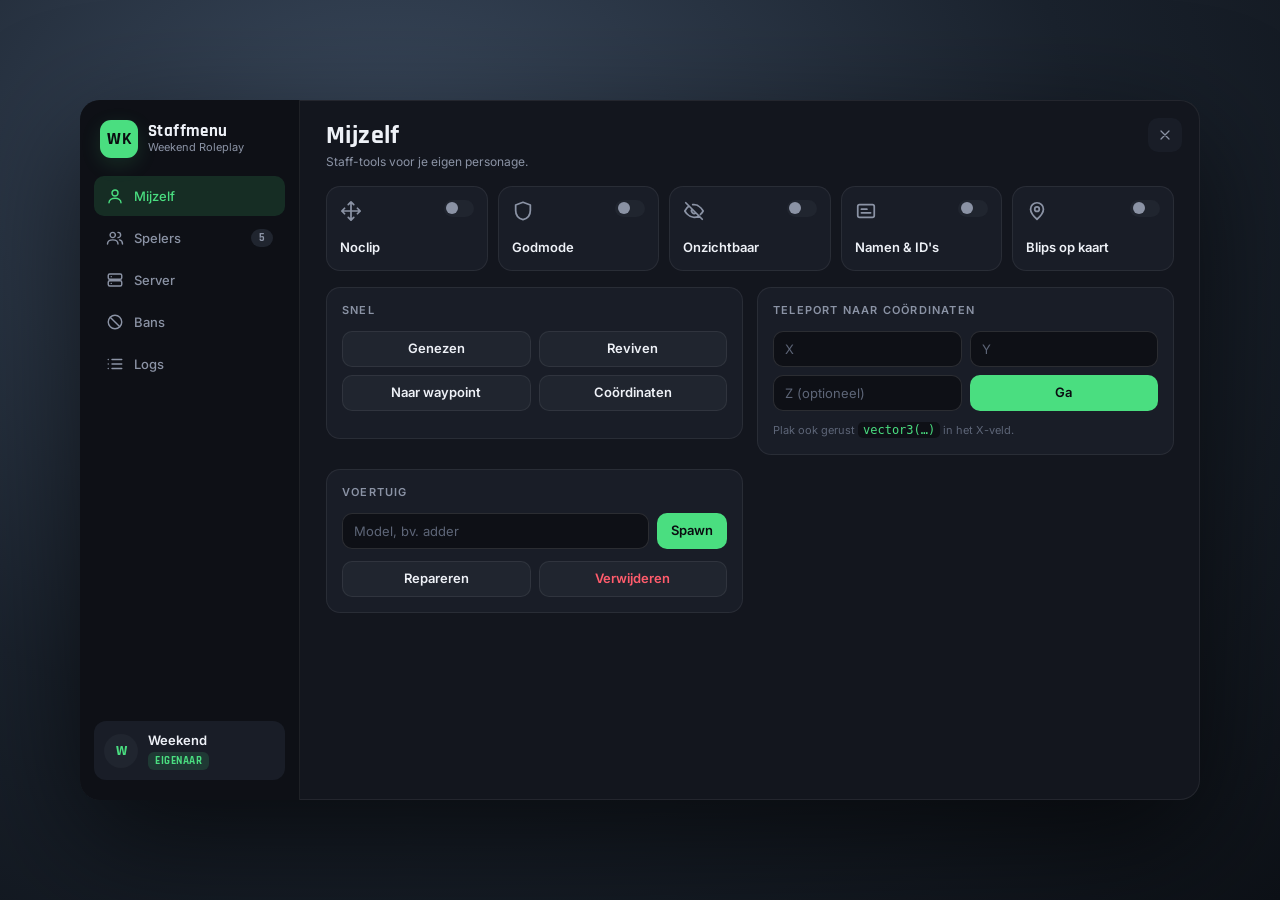
==== resources/[scripts]/[main]/[admin]/wk-admin/html/index.html @ 7148548c "Add wk-admin: txAdmin-style staff menu Player list with goto/bring/spectate/freeze/heal/revive/dm/wa" ====
<!DOCTYPE html>
<html lang="nl">
<head>
    <meta charset="UTF-8">
    <meta name="viewport" content="width=device-width, initial-scale=1.0">
    <title>WK Staff</title>
    <link rel="preconnect" href="https://fonts.googleapis.com">
    <link href="https://fonts.googleapis.com/css2?family=Rajdhani:wght@600;700&family=Inter:wght@400;500;600&display=swap" rel="stylesheet">
    <link rel="stylesheet" href="style.css">
</head>
<body>

<!-- ============ Overlays (voor iedereen) ============ -->
<div id="toasts" class="toasts"></div>

<div id="announce" class="announce hidden">
    <div class="announce-icon"><svg viewBox="0 0 24 24"><path d="M3 11v2a1 1 0 0 0 1 1h2l5 4V6L6 10H4a1 1 0 0 0-1 1zM15.5 8.5a5 5 0 0 1 0 7M18.5 5.5a9 9 0 0 1 0 13"/></svg></div>
    <div>
        <div class="announce-title">Aankondiging · <span id="announce-from"></span></div>
        <div class="announce-msg" id="announce-msg"></div>
    </div>
</div>

<div id="dm" class="dm hidden">
    <div class="dm-head"><svg viewBox="0 0 24 24"><path d="M4 5h16v11H8l-4 4z"/></svg>Bericht van staff · <b id="dm-from"></b></div>
    <div class="dm-msg" id="dm-msg"></div>
</div>

<div id="warn" class="warn hidden">
    <div class="warn-card">
        <div class="warn-icon"><svg viewBox="0 0 24 24"><path d="M12 3 2 20h20zM12 10v4M12 17v.5"/></svg></div>
        <h1>Je hebt een waarschuwing gekregen</h1>
        <p class="warn-reason" id="warn-reason"></p>
        <p class="warn-from">Door <b id="warn-from"></b></p>
        <button class="btn danger" id="warn-ack" disabled>Ik begrijp het (<span id="warn-count">5</span>)</button>
    </div>
</div>

<div id="spectate-bar" class="pill-bar hidden">
    <span class="dot live"></span>Je bekijkt <b id="spec-name"></b>
    <span class="kbd">Backspace</span> stoppen
</div>

<div id="noclip-bar" class="pill-bar noclip hidden">
    <span class="dot"></span>Noclip · snelheid <b id="nc-speed">1</b>
    <span class="kbd">W A S D</span><span class="kbd">Q/E</span> omlaag/omhoog
    <span class="kbd">Shift</span> snel <span class="kbd">Scroll</span> snelheid
</div>

<!-- ============ Staffmenu ============ -->
<div id="menu" class="menu hidden">
    <aside class="side">
        <div class="brand">
            <div class="logo">WK</div>
            <div>
                <div class="brand-name">Staffmenu</div>
                <div class="brand-sub" id="server-name">Weekend Roleplay</div>
            </div>
        </div>

        <nav class="nav">
            <button class="nav-btn active" data-tab="self">
                <svg viewBox="0 0 24 24"><circle cx="12" cy="8" r="4"/><path d="M4 21c0-4 4-6 8-6s8 2 8 6"/></svg>Mijzelf
            </button>
            <button class="nav-btn" data-tab="players" data-perm="players">
                <svg viewBox="0 0 24 24"><circle cx="9" cy="8" r="3.5"/><path d="M2 20c0-3.5 3-5.5 7-5.5s7 2 7 5.5M16 4.5a3.5 3.5 0 0 1 0 7M18 14.5c2.4.5 4 2.3 4 5.5"/></svg>Spelers
                <span class="nav-count" id="player-count">0</span>
            </button>
            <button class="nav-btn" data-tab="server" data-perm="announce">
                <svg viewBox="0 0 24 24"><rect x="3" y="4" width="18" height="7" rx="2"/><rect x="3" y="13" width="18" height="7" rx="2"/><path d="M7 7.5h.01M7 16.5h.01"/></svg>Server
            </button>
            <button class="nav-btn" data-tab="bans" data-perm="bans">
                <svg viewBox="0 0 24 24"><circle cx="12" cy="12" r="9"/><path d="M5.6 5.6l12.8 12.8"/></svg>Bans
            </button>
            <button class="nav-btn" data-tab="logs" data-perm="logs">
                <svg viewBox="0 0 24 24"><path d="M8 6h13M8 12h13M8 18h13M3 6h.01M3 12h.01M3 18h.01"/></svg>Logs
            </button>
        </nav>

        <div class="me">
            <div class="avatar" id="me-avatar">?</div>
            <div>
                <div class="me-name" id="me-name">Staff</div>
                <div class="rank" id="me-rank">Moderator</div>
            </div>
        </div>
    </aside>

    <main class="main">
        <button class="close-btn" id="close-menu" aria-label="Sluiten"><svg viewBox="0 0 24 24"><path d="M6 6l12 12M18 6 6 18"/></svg></button>

        <!-- Mijzelf -->
        <section class="tab active" data-tab="self">
            <header class="tab-head"><div><h1>Mijzelf</h1><p>Staff-tools voor je eigen personage.</p></div></header>

            <div class="grid toggles">
                <button class="toggle-card" data-toggle="noclip" data-perm="noclip">
                    <svg viewBox="0 0 24 24"><path d="M12 2v20M2 12h20M12 2l-3 3M12 2l3 3M12 22l-3-3M12 22l3-3M2 12l3-3M2 12l3 3M22 12l-3-3M22 12l-3 3"/></svg>
                    <span>Noclip</span><i class="switch"></i>
                </button>
                <button class="toggle-card" data-toggle="godmode" data-perm="godmode">
                    <svg viewBox="0 0 24 24"><path d="M12 2.5 4 5.5v6c0 5 3.4 8.8 8 10 4.6-1.2 8-5 8-10v-6z"/></svg>
                    <span>Godmode</span><i class="switch"></i>
                </button>
                <button class="toggle-card" data-toggle="invisible" data-perm="invisible">
                    <svg viewBox="0 0 24 24"><path d="M3 3l18 18M10.6 5.1A10 10 0 0 1 12 5c6 0 10 7 10 7a17 17 0 0 1-3 3.8M6.6 6.6C3.9 8.4 2 12 2 12s4 7 10 7a9.6 9.6 0 0 0 5.4-1.6M9.9 9.9a3 3 0 0 0 4.2 4.2"/></svg>
                    <span>Onzichtbaar</span><i class="switch"></i>
                </button>
                <button class="toggle-card" data-toggle="names" data-perm="names">
                    <svg viewBox="0 0 24 24"><rect x="3" y="5" width="18" height="14" rx="2"/><path d="M7 10h6M7 14h10"/></svg>
                    <span>Namen & ID's</span><i class="switch"></i>
                </button>
                <button class="toggle-card" data-toggle="blips" data-perm="blips">
                    <svg viewBox="0 0 24 24"><path d="M12 21s-7-6.2-7-11a7 7 0 0 1 14 0c0 4.8-7 11-7 11z"/><circle cx="12" cy="10" r="2.5"/></svg>
                    <span>Blips op kaart</span><i class="switch"></i>
                </button>
            </div>

            <div class="cols">
                <div class="card">
                    <h2>Snel</h2>
                    <div class="btn-grid">
                        <button class="btn soft" data-act="healSelf" data-perm="healSelf">Genezen</button>
                        <button class="btn soft" data-act="reviveSelf" data-perm="reviveSelf">Reviven</button>
                        <button class="btn soft" data-act="tpWaypoint" data-perm="tpWaypoint">Naar waypoint</button>
                        <button class="btn soft" data-act="copyCoords" data-perm="copyCoords">Coördinaten</button>
                    </div>
                    <div class="coords-out hidden" id="coords-out"></div>
                </div>

                <div class="card" data-perm="tpCoords">
                    <h2>Teleport naar coördinaten</h2>
                    <form class="tp-grid" id="tp-form">
                        <input name="x" placeholder="X" inputmode="decimal">
                        <input name="y" placeholder="Y" inputmode="decimal">
                        <input name="z" placeholder="Z (optioneel)" inputmode="decimal">
                        <button class="btn" type="submit">Ga</button>
                    </form>
                    <p class="hint">Plak ook gerust <code>vector3(…)</code> in het X-veld.</p>
                </div>

                <div class="card">
                    <h2>Voertuig</h2>
                    <form class="row" id="veh-form" data-perm="spawnVehicle">
                        <input name="model" placeholder="Model, bv. adder" autocomplete="off">
                        <button class="btn" type="submit">Spawn</button>
                    </form>
                    <div class="btn-grid two">
                        <button class="btn soft" data-act="fixVehicle" data-perm="fixVehicle">Repareren</button>
                        <button class="btn soft danger-soft" data-act="deleteVehicle" data-perm="deleteVehicle">Verwijderen</button>
                    </div>
                </div>
            </div>
        </section>

        <!-- Spelers -->
        <section class="tab" data-tab="players">
            <header class="tab-head">
                <div><h1>Spelers</h1><p><span id="players-online">0</span> online</p></div>
                <div class="search"><svg viewBox="0 0 24 24"><circle cx="11" cy="11" r="7"/><path d="m20 20-3.5-3.5"/></svg><input id="player-search" placeholder="Zoek op naam of ID"></div>
            </header>

            <div class="players">
                <div class="player-list" id="player-list"></div>

                <div class="player-detail" id="player-detail">
                    <div class="empty">
                        <svg viewBox="0 0 24 24"><circle cx="12" cy="8" r="4"/><path d="M4 21c0-4 4-6 8-6s8 2 8 6"/></svg>
                        Kies een speler
                    </div>
                </div>
            </div>
        </section>

        <!-- Server -->
        <section class="tab" data-tab="server">
            <header class="tab-head"><div><h1>Server</h1><p>Acties voor de hele server.</p></div></header>
            <div class="cols">
                <div class="card wide" data-perm="announce">
                    <h2>Aankondiging</h2>
                    <form id="announce-form" class="stack">
                        <textarea name="message" rows="3" maxlength="500" placeholder="Bericht aan alle spelers…"></textarea>
                        <button class="btn" type="submit">Versturen naar iedereen</button>
                    </form>
                </div>
                <div class="card">
                    <h2>Iedereen</h2>
                    <div class="btn-grid one">
                        <button class="btn soft" data-act="healAll" data-perm="healAll" data-confirm="Iedereen genezen?">Iedereen genezen</button>
                        <button class="btn soft" data-act="reviveAll" data-perm="reviveAll" data-confirm="Iedereen reviven?">Iedereen reviven</button>
                        <button class="btn soft danger-soft" data-act="clearArea" data-perm="clearArea" data-confirm="Alle lege voertuigen en NPC's rondom jou verwijderen?">Gebied opruimen</button>
                    </div>
                </div>
            </div>
        </section>

        <!-- Bans -->
        <section class="tab" data-tab="bans">
            <header class="tab-head">
                <div><h1>Bans</h1><p><span id="bans-count">0</span> actief</p></div>
                <div class="search"><svg viewBox="0 0 24 24"><circle cx="11" cy="11" r="7"/><path d="m20 20-3.5-3.5"/></svg><input id="ban-search" placeholder="Zoek op naam, ID of reden"></div>
            </header>
            <div class="table" id="ban-list"></div>
        </section>

        <!-- Logs -->
        <section class="tab" data-tab="logs">
            <header class="tab-head">
                <div><h1>Logs</h1><p>Laatste staff-acties sinds herstart.</p></div>
                <button class="btn soft" id="refresh-logs">Vernieuwen</button>
            </header>
            <div class="logs" id="log-list"></div>
        </section>
    </main>
</div>

<!-- Modal -->
<div id="modal" class="modal hidden">
    <form class="modal-card" id="modal-form">
        <h2 id="modal-title"></h2>
        <p id="modal-text"></p>
        <div id="modal-fields" class="stack"></div>
        <div class="modal-actions">
            <button type="button" class="btn ghost" id="modal-cancel">Annuleren</button>
            <button type="submit" class="btn" id="modal-ok">Bevestigen</button>
        </div>
    </form>
</div>

<script src="script.js"></script>
</body>
</html>
---- resources/[scripts]/[main]/[admin]/wk-admin/html/style.css ----
/* ============================================================
   wk-admin  |  stijl
   ============================================================ */

:root {
    --accent: #4ade80;
    --accent-soft: rgba(74, 222, 128, .14);
    --accent-line: rgba(74, 222, 128, .4);

    --bg: #0e1016;
    --panel: #13161e;
    --panel-2: #191d27;
    --panel-3: #20252f;
    --stroke: rgba(255, 255, 255, .07);
    --stroke-2: rgba(255, 255, 255, .12);
    --text: #eef1f7;
    --text-dim: #8b93a5;
    --text-mute: #5d6577;

    --danger: #ff5c6c;
    --danger-soft: rgba(255, 92, 108, .14);
    --warn: #ffb547;
    --warn-soft: rgba(255, 181, 71, .14);
    --info: #4dabff;

    --radius: 14px;
    --font: 'Inter', 'Segoe UI', system-ui, sans-serif;
    --font-num: 'Rajdhani', 'Segoe UI', system-ui, sans-serif;
    --ease: cubic-bezier(.2, .8, .2, 1);
}

* { box-sizing: border-box; margin: 0; padding: 0; }

html, body {
    width: 100vw;
    height: 100vh;
    overflow: hidden;
    background: transparent;
    font: 400 13px/1.45 var(--font);
    color: var(--text);
    -webkit-font-smoothing: antialiased;
}

svg { display: block; fill: none; stroke: currentColor; stroke-width: 1.9; stroke-linecap: round; stroke-linejoin: round; }
button { font: inherit; color: inherit; border: 0; background: none; cursor: pointer; }
input, textarea, select { font: inherit; color: inherit; }

.hidden { opacity: 0 !important; visibility: hidden !important; pointer-events: none !important; }
.off { display: none !important; }

::-webkit-scrollbar { width: 6px; height: 6px; }
::-webkit-scrollbar-thumb { background: var(--stroke-2); border-radius: 3px; }

/* ------------------------------------------------------------
   Knoppen & velden
   ------------------------------------------------------------ */
.btn {
    display: inline-flex;
    align-items: center;
    justify-content: center;
    gap: 6px;
    height: 36px;
    padding: 0 14px;
    border-radius: 10px;
    background: var(--accent);
    color: #0a0c10;
    font-weight: 600;
    white-space: nowrap;
    transition: filter .15s, background .15s, transform .1s;
}
.btn:hover { filter: brightness(1.08); }
.btn:active { transform: translateY(1px); }
.btn:disabled { opacity: .45; cursor: not-allowed; filter: none; }
.btn.soft { background: var(--panel-3); color: var(--text); box-shadow: inset 0 0 0 1px var(--stroke); }
.btn.soft:hover { background: #262c38; }
.btn.ghost { background: transparent; color: var(--text-dim); }
.btn.ghost:hover { color: var(--text); background: var(--panel-3); }
.btn.danger { background: var(--danger); color: #fff; }
.btn.danger-soft { color: var(--danger); }
.btn.danger-soft:hover { background: var(--danger-soft); }
.btn.warn-soft { color: var(--warn); }
.btn.warn-soft:hover { background: var(--warn-soft); }
.btn.sm { height: 30px; padding: 0 10px; font-size: 12px; border-radius: 8px; }

input, textarea, select {
    width: 100%;
    min-width: 0;
    height: 36px;
    padding: 0 12px;
    border: 0;
    border-radius: 10px;
    background: var(--bg);
    box-shadow: inset 0 0 0 1px var(--stroke-2);
    outline: none;
    transition: box-shadow .15s;
}
textarea { height: auto; padding: 10px 12px; resize: none; }
input:focus, textarea:focus, select:focus { box-shadow: inset 0 0 0 1px var(--accent-line), 0 0 0 3px var(--accent-soft); }
input::placeholder, textarea::placeholder { color: var(--text-mute); }
select { appearance: none; cursor: pointer; }

code {
    padding: 1px 5px;
    border-radius: 5px;
    background: var(--bg);
    font: 12px ui-monospace, Consolas, monospace;
    color: var(--accent);
}

/* ------------------------------------------------------------
   Menu-venster
   ------------------------------------------------------------ */
.menu {
    position: fixed;
    top: 50%;
    left: 50%;
    width: min(1120px, 92vw);
    height: min(700px, 88vh);
    transform: translate(-50%, -50%);
    display: grid;
    grid-template-columns: 220px 1fr;
    border-radius: 20px;
    background: var(--panel);
    box-shadow: 0 40px 120px rgba(0, 0, 0, .65), inset 0 0 0 1px var(--stroke);
    overflow: hidden;
    transition: opacity .2s var(--ease), transform .25s var(--ease), visibility .2s;
}
.menu.hidden { transform: translate(-50%, -48%) scale(.98); }

.side {
    display: flex;
    flex-direction: column;
    gap: 18px;
    padding: 20px 14px;
    background: var(--bg);
    border-right: 1px solid var(--stroke);
}
.brand { display: flex; align-items: center; gap: 10px; padding: 0 6px; }
.logo {
    width: 38px;
    height: 38px;
    border-radius: 11px;
    display: grid;
    place-items: center;
    background: var(--accent);
    color: #0a0c10;
    font: 700 17px/1 var(--font-num);
    letter-spacing: .5px;
    box-shadow: 0 6px 20px var(--accent-soft);
}
.brand-name { font: 700 17px/1.1 var(--font-num); letter-spacing: .4px; }
.brand-sub { font-size: 11px; color: var(--text-dim); max-width: 140px; overflow: hidden; text-overflow: ellipsis; white-space: nowrap; }

.nav { display: flex; flex-direction: column; gap: 2px; flex: 1; }
.nav-btn {
    display: flex;
    align-items: center;
    gap: 10px;
    height: 40px;
    padding: 0 12px;
    border-radius: 10px;
    color: var(--text-dim);
    font-weight: 500;
    transition: background .15s, color .15s;
}
.nav-btn svg { width: 18px; height: 18px; }
.nav-btn:hover { background: var(--panel-2); color: var(--text); }
.nav-btn.active { background: var(--accent-soft); color: var(--accent); }
.nav-count {
    margin-left: auto;
    min-width: 22px;
    padding: 1px 6px;
    border-radius: 999px;
    background: var(--panel-3);
    color: var(--text-dim);
    font: 700 11px/16px var(--font-num);
    text-align: center;
}
.nav-btn.active .nav-count { background: var(--accent); color: #0a0c10; }

.me {
    display: flex;
    align-items: center;
    gap: 10px;
    padding: 10px;
    border-radius: 12px;
    background: var(--panel-2);
}
.avatar {
    width: 34px;
    height: 34px;
    border-radius: 50%;
    display: grid;
    place-items: center;
    background: var(--panel-3);
    font: 700 14px/1 var(--font-num);
    color: var(--accent);
    flex: none;
}
.me-name { font-weight: 600; max-width: 130px; overflow: hidden; text-overflow: ellipsis; white-space: nowrap; }
.rank {
    display: inline-block;
    padding: 0 7px;
    border-radius: 6px;
    background: var(--accent-soft);
    color: var(--accent);
    font: 700 11px/18px var(--font-num);
    letter-spacing: .5px;
    text-transform: uppercase;
}

.main { position: relative; min-width: 0; min-height: 0; }
.close-btn {
    position: absolute;
    top: 18px;
    right: 18px;
    z-index: 2;
    width: 34px;
    height: 34px;
    border-radius: 10px;
    display: grid;
    place-items: center;
    background: var(--panel-2);
    color: var(--text-dim);
    transition: color .15s, background .15s;
}
.close-btn:hover { color: var(--text); background: var(--panel-3); }
.close-btn svg { width: 16px; height: 16px; }

.tab {
    position: absolute;
    inset: 0;
    display: none;
    flex-direction: column;
    gap: 16px;
    padding: 22px 26px;
    overflow-y: auto;
}
.tab.active { display: flex; animation: fade-in .25s var(--ease); }
@keyframes fade-in { from { opacity: 0; transform: translateY(6px); } to { opacity: 1; transform: none; } }

.tab-head {
    display: flex;
    justify-content: space-between;
    align-items: flex-end;
    gap: 16px;
    padding-right: 48px;
}
.tab-head h1 { font: 700 26px/1.1 var(--font-num); letter-spacing: .4px; }
.tab-head p { color: var(--text-dim); font-size: 12px; margin-top: 2px; }

.search {
    position: relative;
    width: 280px;
    flex: none;
}
.search svg { position: absolute; left: 11px; top: 10px; width: 16px; height: 16px; color: var(--text-mute); }
.search input { padding-left: 34px; }

.card {
    padding: 16px;
    border-radius: var(--radius);
    background: var(--panel-2);
    box-shadow: inset 0 0 0 1px var(--stroke);
    display: flex;
    flex-direction: column;
    gap: 12px;
}
.card h2 {
    font-size: 11px;
    font-weight: 600;
    letter-spacing: 1.2px;
    text-transform: uppercase;
    color: var(--text-dim);
}
.card.wide { grid-column: span 2; }

.cols {
    display: grid;
    grid-template-columns: repeat(auto-fill, minmax(280px, 1fr));
    gap: 14px;
    align-items: start;
}
.grid.toggles {
    display: grid;
    grid-template-columns: repeat(5, 1fr);
    gap: 10px;
}
.toggle-card {
    position: relative;
    display: flex;
    flex-direction: column;
    align-items: flex-start;
    gap: 16px;
    padding: 14px;
    border-radius: var(--radius);
    background: var(--panel-2);
    box-shadow: inset 0 0 0 1px var(--stroke);
    text-align: left;
    font-weight: 600;
    transition: background .2s, box-shadow .2s;
}
.toggle-card svg { width: 22px; height: 22px; color: var(--text-dim); transition: color .2s; }
.toggle-card:hover { background: var(--panel-3); }
.toggle-card.on { background: var(--accent-soft); box-shadow: inset 0 0 0 1px var(--accent-line); }
.toggle-card.on svg { color: var(--accent); }
.switch {
    position: absolute;
    top: 14px;
    right: 14px;
    width: 30px;
    height: 17px;
    border-radius: 999px;
    background: var(--panel-3);
    transition: background .2s;
}
.switch::after {
    content: '';
    position: absolute;
    top: 2.5px;
    left: 2.5px;
    width: 12px;
    height: 12px;
    border-radius: 50%;
    background: var(--text-dim);
    transition: transform .2s var(--ease), background .2s;
}
.toggle-card.on .switch { background: var(--accent); }
.toggle-card.on .switch::after { transform: translateX(13px); background: #0a0c10; }

.btn-grid { display: grid; grid-template-columns: 1fr 1fr; gap: 8px; }
.btn-grid.one { grid-template-columns: 1fr; }
.row { display: flex; gap: 8px; }
.tp-grid { display: grid; grid-template-columns: 1fr 1fr; gap: 8px; }
.tp-grid .btn { grid-column: span 1; }
.stack { display: flex; flex-direction: column; gap: 10px; }
.hint { font-size: 11px; color: var(--text-mute); }

.coords-out {
    display: flex;
    flex-direction: column;
    gap: 6px;
}
.coord-line {
    display: flex;
    justify-content: space-between;
    align-items: center;
    gap: 8px;
    padding: 6px 6px 6px 10px;
    border-radius: 8px;
    background: var(--bg);
    font: 12px ui-monospace, Consolas, monospace;
}
.coord-line span { overflow: hidden; text-overflow: ellipsis; white-space: nowrap; }

/* ------------------------------------------------------------
   Spelers
   ------------------------------------------------------------ */
.players {
    flex: 1;
    min-height: 0;
    display: grid;
    grid-template-columns: 1fr 360px;
    gap: 14px;
}
.player-list {
    min-height: 0;
    overflow-y: auto;
    display: flex;
    flex-direction: column;
    gap: 4px;
    padding-right: 4px;
}
.p-row {
    display: grid;
    grid-template-columns: 44px 1fr 90px 60px;
    align-items: center;
    gap: 12px;
    padding: 9px 12px;
    border-radius: 11px;
    background: var(--panel-2);
    box-shadow: inset 0 0 0 1px transparent;
    text-align: left;
    transition: background .15s, box-shadow .15s;
}
.p-row:hover { background: var(--panel-3); }
.p-row.active { box-shadow: inset 0 0 0 1px var(--accent-line); background: var(--accent-soft); }
.p-id {
    height: 26px;
    border-radius: 8px;
    display: grid;
    place-items: center;
    background: var(--bg);
    font: 700 13px/1 var(--font-num);
    color: var(--accent);
}
.p-name { min-width: 0; }
.p-name b { display: flex; align-items: center; gap: 6px; font-weight: 600; min-width: 0; }
.p-name b .nm { overflow: hidden; text-overflow: ellipsis; white-space: nowrap; min-width: 0; }
.p-name b .badge { margin-left: 0; flex: none; }
.p-name small { color: var(--text-mute); font-size: 11px; }
.badge {
    display: inline-block;
    padding: 0 6px;
    margin-left: 6px;
    border-radius: 5px;
    font: 700 10px/16px var(--font-num);
    letter-spacing: .5px;
    text-transform: uppercase;
    vertical-align: 1px;
}
.badge.staff { background: var(--accent-soft); color: var(--accent); }
.badge.frozen { background: rgba(77, 171, 255, .15); color: var(--info); }
.badge.warns { background: var(--warn-soft); color: var(--warn); }
.badge.you { background: var(--panel-3); color: var(--text-dim); }

.hp { display: flex; flex-direction: column; gap: 3px; }
.hp-bar { height: 4px; border-radius: 2px; background: var(--bg); overflow: hidden; }
.hp-bar i { display: block; height: 100%; border-radius: 2px; background: var(--danger); }
.hp-bar.armor i { background: var(--info); }
.ping { font: 700 13px/1 var(--font-num); text-align: right; color: var(--text-dim); }
.ping.good { color: var(--accent); }
.ping.mid { color: var(--warn); }
.ping.bad { color: var(--danger); }

.player-detail {
    min-height: 0;
    overflow-y: auto;
    border-radius: var(--radius);
    background: var(--panel-2);
    box-shadow: inset 0 0 0 1px var(--stroke);
}
.empty {
    height: 100%;
    min-height: 200px;
    display: flex;
    flex-direction: column;
    align-items: center;
    justify-content: center;
    gap: 10px;
    color: var(--text-mute);
    text-align: center;
    padding: 20px;
}
.empty svg { width: 34px; height: 34px; }

.pd { padding: 18px; display: flex; flex-direction: column; gap: 16px; }
.pd-head { display: flex; align-items: center; gap: 12px; }
.pd-head .avatar { width: 46px; height: 46px; font-size: 18px; }
.pd-head h2 { font: 700 20px/1.1 var(--font-num); word-break: break-word; }
.pd-head p { color: var(--text-dim); font-size: 12px; }
.stats { display: grid; grid-template-columns: repeat(4, 1fr); gap: 6px; }
.stat {
    padding: 8px;
    border-radius: 10px;
    background: var(--bg);
    text-align: center;
}
.stat b { display: block; font: 700 17px/1.1 var(--font-num); }
.stat span { font-size: 10px; color: var(--text-mute); text-transform: uppercase; letter-spacing: .6px; }

.pd-section h3 {
    font-size: 10px;
    font-weight: 600;
    letter-spacing: 1.2px;
    text-transform: uppercase;
    color: var(--text-mute);
    margin-bottom: 8px;
}
.pd-actions { display: grid; grid-template-columns: repeat(3, 1fr); gap: 6px; }
.pd-actions .btn { height: 34px; font-size: 12px; padding: 0 8px; }

.ids { display: flex; flex-direction: column; gap: 4px; }
.id-line {
    display: flex;
    align-items: center;
    gap: 8px;
    padding: 6px 8px;
    border-radius: 8px;
    background: var(--bg);
    font: 11px ui-monospace, Consolas, monospace;
    color: var(--text-dim);
    cursor: pointer;
    transition: color .15s;
}
.id-line:hover { color: var(--text); }
.id-line b { color: var(--text-mute); font-family: var(--font); font-weight: 600; font-size: 10px; text-transform: uppercase; width: 52px; flex: none; }
.id-line span { overflow: hidden; text-overflow: ellipsis; white-space: nowrap; }

.warn-list { display: flex; flex-direction: column; gap: 6px; }
.warn-item {
    padding: 8px 10px;
    border-radius: 8px;
    background: var(--warn-soft);
    font-size: 12px;
}
.warn-item small { display: block; color: var(--text-dim); font-size: 11px; }

/* ------------------------------------------------------------
   Bans & logs
   ------------------------------------------------------------ */
.table { display: flex; flex-direction: column; gap: 6px; }
.ban-row {
    display: grid;
    grid-template-columns: 90px 1.1fr 1.6fr 1fr auto;
    align-items: center;
    gap: 14px;
    padding: 12px 14px;
    border-radius: 12px;
    background: var(--panel-2);
}
.ban-row .ban-id { font: 700 14px/1 var(--font-num); color: var(--danger); letter-spacing: .5px; }
.ban-row b { font-weight: 600; }
.ban-row small { display: block; color: var(--text-mute); font-size: 11px; }
.ban-row .reason { color: var(--text-dim); }

.logs { display: flex; flex-direction: column; gap: 4px; }
.log {
    display: grid;
    grid-template-columns: 76px 150px 1fr;
    gap: 12px;
    align-items: baseline;
    padding: 9px 14px;
    border-radius: 10px;
    background: var(--panel-2);
}
.log time { font: 600 12px/1 var(--font-num); color: var(--text-mute); }
.log .who { font-weight: 600; overflow: hidden; text-overflow: ellipsis; white-space: nowrap; }
.log .what b { color: var(--accent); font-weight: 600; }
.log .what span { color: var(--text-dim); }

/* ------------------------------------------------------------
   Modal
   ------------------------------------------------------------ */
.modal {
    position: fixed;
    inset: 0;
    z-index: 50;
    display: grid;
    place-items: center;
    background: rgba(0, 0, 0, .5);
    transition: opacity .15s, visibility .15s;
}
.modal-card {
    width: min(420px, 90vw);
    padding: 20px;
    border-radius: 16px;
    background: var(--panel-2);
    box-shadow: 0 30px 80px rgba(0, 0, 0, .6), inset 0 0 0 1px var(--stroke-2);
    display: flex;
    flex-direction: column;
    gap: 12px;
}
.modal-card h2 { font: 700 20px/1.1 var(--font-num); }
.modal-card p { color: var(--text-dim); }
.modal-card p:empty { display: none; }
.modal-actions { display: flex; justify-content: flex-end; gap: 8px; margin-top: 4px; }
.field-label { font-size: 11px; font-weight: 600; color: var(--text-dim); margin-bottom: -4px; }
.chips { display: flex; flex-wrap: wrap; gap: 6px; }
.chip {
    padding: 6px 10px;
    border-radius: 8px;
    background: var(--bg);
    box-shadow: inset 0 0 0 1px var(--stroke-2);
    font-size: 12px;
    font-weight: 500;
    color: var(--text-dim);
    transition: all .15s;
}
.chip.active { background: var(--danger-soft); color: var(--danger); box-shadow: inset 0 0 0 1px var(--danger); }

/* ------------------------------------------------------------
   Overlays
   ------------------------------------------------------------ */
.toasts {
    position: fixed;
    top: 24px;
    right: 24px;
    z-index: 80;
    display: flex;
    flex-direction: column;
    gap: 8px;
    align-items: flex-end;
}
.toast {
    --c: var(--accent);
    display: flex;
    align-items: center;
    gap: 10px;
    max-width: 360px;
    padding: 11px 14px;
    border-radius: 12px;
    background: rgba(19, 22, 30, .96);
    box-shadow: 0 10px 30px rgba(0, 0, 0, .45), inset 3px 0 0 var(--c);
    font-weight: 500;
    animation: toast-in .3s var(--ease);
}
.toast.error { --c: var(--danger); }
.toast.warn { --c: var(--warn); }
.toast.info { --c: var(--info); }
.toast svg { width: 18px; height: 18px; color: var(--c); flex: none; }
.toast.out { animation: toast-out .25s var(--ease) forwards; }
@keyframes toast-in { from { opacity: 0; transform: translateX(20px); } to { opacity: 1; transform: none; } }
@keyframes toast-out { to { opacity: 0; transform: translateX(20px); } }

.announce {
    position: fixed;
    top: 90px;
    left: 50%;
    transform: translateX(-50%);
    z-index: 70;
    display: flex;
    gap: 14px;
    align-items: flex-start;
    width: min(620px, 90vw);
    padding: 16px 20px;
    border-radius: 16px;
    background: rgba(19, 22, 30, .95);
    box-shadow: 0 20px 60px rgba(0, 0, 0, .5), inset 0 0 0 1px var(--accent-line);
    transition: opacity .3s var(--ease), transform .3s var(--ease), visibility .3s;
}
.announce.hidden { transform: translate(-50%, -12px); }
.announce-icon {
    width: 40px;
    height: 40px;
    border-radius: 12px;
    display: grid;
    place-items: center;
    background: var(--accent-soft);
    color: var(--accent);
    flex: none;
}
.announce-icon svg { width: 22px; height: 22px; }
.announce-title { font: 700 13px/1 var(--font-num); letter-spacing: 1px; text-transform: uppercase; color: var(--accent); margin-bottom: 6px; }
.announce-msg { font-size: 15px; font-weight: 500; white-space: pre-wrap; word-break: break-word; }

.dm {
    position: fixed;
    top: 50%;
    right: 24px;
    z-index: 70;
    width: 320px;
    padding: 14px 16px;
    border-radius: 14px;
    background: rgba(19, 22, 30, .95);
    box-shadow: 0 20px 60px rgba(0, 0, 0, .5), inset 3px 0 0 var(--info);
    transition: opacity .3s var(--ease), transform .3s var(--ease), visibility .3s;
}
.dm.hidden { transform: translateX(20px); }
.dm-head { display: flex; align-items: center; gap: 6px; font-size: 11px; font-weight: 600; text-transform: uppercase; letter-spacing: .8px; color: var(--info); margin-bottom: 6px; }
.dm-head svg { width: 14px; height: 14px; }
.dm-head b { color: var(--text); text-transform: none; letter-spacing: 0; }
.dm-msg { font-size: 14px; white-space: pre-wrap; word-break: break-word; }

.warn {
    position: fixed;
    inset: 0;
    z-index: 90;
    display: grid;
    place-items: center;
    background: rgba(40, 6, 10, .78);
    backdrop-filter: blur(6px);
    transition: opacity .3s, visibility .3s;
}
.warn-card {
    width: min(520px, 90vw);
    padding: 32px;
    border-radius: 20px;
    background: var(--panel);
    box-shadow: 0 40px 120px rgba(0, 0, 0, .6), inset 0 0 0 1px rgba(255, 92, 108, .35);
    text-align: center;
    display: flex;
    flex-direction: column;
    align-items: center;
    gap: 12px;
    animation: shake .5s var(--ease);
}
.warn-icon {
    width: 64px;
    height: 64px;
    border-radius: 50%;
    display: grid;
    place-items: center;
    background: var(--danger-soft);
    color: var(--danger);
}
.warn-icon svg { width: 32px; height: 32px; }
.warn-card h1 { font: 700 26px/1.1 var(--font-num); }
.warn-reason { font-size: 16px; font-weight: 500; padding: 12px 16px; border-radius: 12px; background: var(--bg); width: 100%; word-break: break-word; }
.warn-from { color: var(--text-dim); }
.warn-card .btn { margin-top: 8px; height: 42px; padding: 0 22px; }
@keyframes shake {
    0%, 100% { transform: none; }
    20% { transform: translateX(-8px); }
    40% { transform: translateX(8px); }
    60% { transform: translateX(-5px); }
    80% { transform: translateX(5px); }
}

.pill-bar {
    position: fixed;
    bottom: 40px;
    left: 50%;
    transform: translateX(-50%);
    z-index: 60;
    display: flex;
    align-items: center;
    gap: 8px;
    padding: 9px 16px;
    border-radius: 999px;
    background: rgba(19, 22, 30, .9);
    box-shadow: 0 10px 30px rgba(0, 0, 0, .4), inset 0 0 0 1px var(--stroke-2);
    font-size: 12px;
    color: var(--text-dim);
    white-space: nowrap;
    transition: opacity .2s, visibility .2s;
}
.pill-bar b { color: var(--text); }
.pill-bar.noclip { bottom: 88px; }
.kbd {
    padding: 1px 7px;
    border-radius: 5px;
    background: var(--panel-3);
    box-shadow: inset 0 -1px 0 rgba(0, 0, 0, .4);
    font: 700 11px/18px var(--font-num);
    color: var(--text);
    letter-spacing: .4px;
}
.dot { width: 8px; height: 8px; border-radius: 50%; background: var(--accent); box-shadow: 0 0 8px var(--accent); }
.dot.live { background: var(--danger); box-shadow: 0 0 8px var(--danger); animation: blink 1.2s infinite; }
@keyframes blink { 50% { opacity: .3; } }

/* Voorbeeld in de browser */
body.preview { background: radial-gradient(ellipse at 30% 20%, #3b4a5e 0%, #1a222d 55%, #0d1117 100%); }
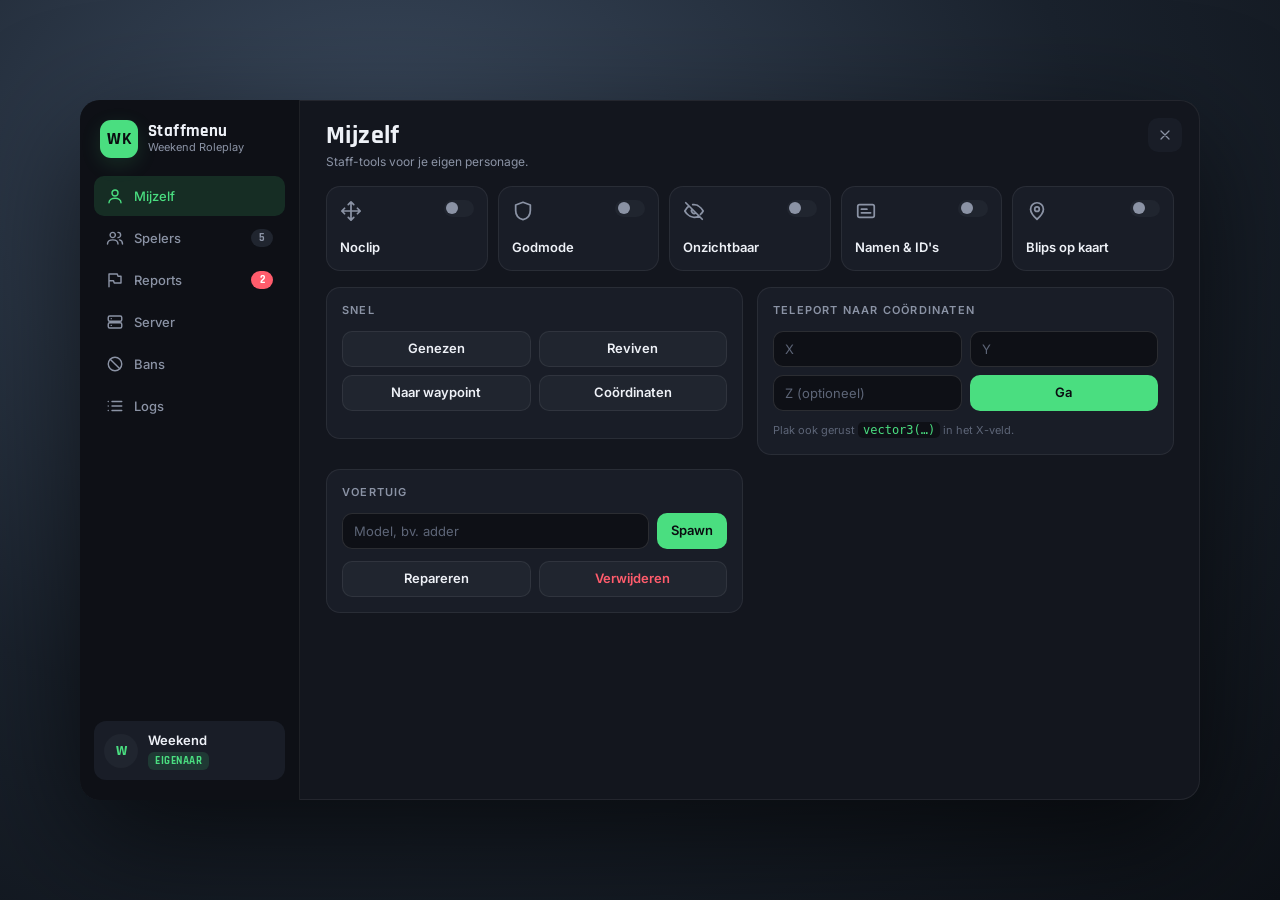
==== commit 84c67072: "wk-admin: report system and FiveM hardening - /report for players (category, reported ID, live chat " ====
--- a/resources/[scripts]/[main]/[admin]/wk-admin/html/index.html
+++ b/resources/[scripts]/[main]/[admin]/wk-admin/html/index.html
@@ -66,6 +66,10 @@
                 <svg viewBox="0 0 24 24"><circle cx="9" cy="8" r="3.5"/><path d="M2 20c0-3.5 3-5.5 7-5.5s7 2 7 5.5M16 4.5a3.5 3.5 0 0 1 0 7M18 14.5c2.4.5 4 2.3 4 5.5"/></svg>Spelers
                 <span class="nav-count" id="player-count">0</span>
             </button>
+            <button class="nav-btn" data-tab="reports" data-perm="reports">
+                <svg viewBox="0 0 24 24"><path d="M4 21V4h11l1 3h4v9h-9l-1-3H4"/></svg>Reports
+                <span class="nav-count alert" id="report-count">0</span>
+            </button>
             <button class="nav-btn" data-tab="server" data-perm="announce">
                 <svg viewBox="0 0 24 24"><rect x="3" y="4" width="18" height="7" rx="2"/><rect x="3" y="13" width="18" height="7" rx="2"/><path d="M7 7.5h.01M7 16.5h.01"/></svg>Server
             </button>
@@ -167,6 +171,28 @@
                     <div class="empty">
                         <svg viewBox="0 0 24 24"><circle cx="12" cy="8" r="4"/><path d="M4 21c0-4 4-6 8-6s8 2 8 6"/></svg>
                         Kies een speler
+                    </div>
+                </div>
+            </div>
+        </section>
+
+        <!-- Reports -->
+        <section class="tab" data-tab="reports">
+            <header class="tab-head">
+                <div><h1>Reports</h1><p><span id="reports-open">0</span> open · spelers melden met <code>/report</code></p></div>
+                <div class="seg" id="report-filter">
+                    <button class="active" data-f="open">Open</button>
+                    <button data-f="mine">Mijn</button>
+                    <button data-f="closed">Gesloten</button>
+                </div>
+            </header>
+
+            <div class="players">
+                <div class="player-list" id="report-list"></div>
+                <div class="player-detail report-detail" id="report-detail">
+                    <div class="empty">
+                        <svg viewBox="0 0 24 24"><path d="M4 21V4h11l1 3h4v9h-9l-1-3H4"/></svg>
+                        Kies een report
                     </div>
                 </div>
             </div>
@@ -214,6 +240,44 @@
     </main>
 </div>
 
+<!-- ============ Report-venster voor spelers (/report) ============ -->
+<div id="rp" class="rp hidden">
+    <div class="rp-card">
+        <header class="rp-head">
+            <div class="rp-title">
+                <div class="logo sm"><svg viewBox="0 0 24 24"><path d="M4 21V4h11l1 3h4v9h-9l-1-3H4"/></svg></div>
+                <div>
+                    <h2 id="rp-heading">Report maken</h2>
+                    <p id="rp-sub">Staff krijgt direct een melding.</p>
+                </div>
+            </div>
+            <button class="close-btn static" id="rp-close" aria-label="Sluiten"><svg viewBox="0 0 24 24"><path d="M6 6l12 12M18 6 6 18"/></svg></button>
+        </header>
+
+        <!-- nieuw report -->
+        <form id="rp-form" class="rp-body stack">
+            <div class="field-label">Onderwerp</div>
+            <div class="chips" id="rp-cats"></div>
+            <div class="field-label">Speler-ID <span class="hint">(optioneel, als je iemand meldt)</span></div>
+            <input name="target" inputmode="numeric" placeholder="Bijv. 12" autocomplete="off">
+            <div class="field-label">Wat is er aan de hand?</div>
+            <textarea name="message" rows="4" maxlength="500" placeholder="Beschrijf zo duidelijk mogelijk wat er gebeurt…"></textarea>
+            <button class="btn" type="submit">Report versturen</button>
+        </form>
+
+        <!-- lopend report -->
+        <div id="rp-chat" class="rp-body off">
+            <div class="rp-status" id="rp-status"></div>
+            <div class="thread" id="rp-thread"></div>
+            <form id="rp-reply" class="row">
+                <input name="text" placeholder="Stuur een bericht naar staff…" autocomplete="off" maxlength="500">
+                <button class="btn" type="submit">Stuur</button>
+            </form>
+            <button class="btn ghost danger-soft rp-cancel" id="rp-cancel" type="button">Report intrekken</button>
+        </div>
+    </div>
+</div>
+
 <!-- Modal -->
 <div id="modal" class="modal hidden">
     <form class="modal-card" id="modal-form">
--- a/resources/[scripts]/[main]/[admin]/wk-admin/html/style.css
+++ b/resources/[scripts]/[main]/[admin]/wk-admin/html/style.css
@@ -730,5 +730,157 @@
 .dot.live { background: var(--danger); box-shadow: 0 0 8px var(--danger); animation: blink 1.2s infinite; }
 @keyframes blink { 50% { opacity: .3; } }
 
+/* ------------------------------------------------------------
+   Reports (staff)
+   ------------------------------------------------------------ */
+.nav-count.alert { background: var(--danger); color: #fff; }
+.nav-count.alert.zero { background: var(--panel-3); color: var(--text-dim); }
+.nav-btn.active .nav-count.alert { background: var(--danger); color: #fff; }
+
+.seg {
+    display: inline-flex;
+    padding: 3px;
+    border-radius: 10px;
+    background: var(--panel-2);
+    box-shadow: inset 0 0 0 1px var(--stroke);
+    flex: none;
+}
+.seg button {
+    padding: 7px 14px;
+    border-radius: 8px;
+    color: var(--text-dim);
+    font-weight: 600;
+    font-size: 12px;
+}
+.seg button.active { background: var(--accent); color: #0a0c10; }
+
+.r-row {
+    display: grid;
+    grid-template-columns: 52px 1fr auto;
+    align-items: center;
+    gap: 12px;
+    padding: 11px 12px;
+    border-radius: 11px;
+    background: var(--panel-2);
+    box-shadow: inset 0 0 0 1px transparent;
+    text-align: left;
+    transition: background .15s, box-shadow .15s;
+}
+.r-row:hover { background: var(--panel-3); }
+.r-row.active { box-shadow: inset 0 0 0 1px var(--accent-line); background: var(--accent-soft); }
+.r-id {
+    height: 26px;
+    border-radius: 8px;
+    display: grid;
+    place-items: center;
+    background: var(--bg);
+    font: 700 13px/1 var(--font-num);
+    color: var(--warn);
+}
+.r-row.claimed .r-id { color: var(--info); }
+.r-row.closed .r-id { color: var(--text-mute); }
+.r-main { min-width: 0; }
+.r-main b { display: flex; gap: 6px; align-items: center; font-weight: 600; }
+.r-main b .nm { overflow: hidden; text-overflow: ellipsis; white-space: nowrap; }
+.r-main p { color: var(--text-dim); font-size: 12px; overflow: hidden; text-overflow: ellipsis; white-space: nowrap; }
+.r-meta { text-align: right; font-size: 11px; color: var(--text-mute); white-space: nowrap; }
+.badge.open { background: var(--warn-soft); color: var(--warn); }
+.badge.claimed { background: rgba(77, 171, 255, .15); color: var(--info); }
+.badge.closed { background: var(--panel-3); color: var(--text-dim); }
+.badge.offline { background: var(--danger-soft); color: var(--danger); }
+.badge.cat { background: var(--bg); color: var(--text-dim); }
+
+.report-detail { display: flex; flex-direction: column; }
+.rd { display: flex; flex-direction: column; gap: 12px; padding: 16px; height: 100%; min-height: 0; }
+.rd-head h2 { font: 700 20px/1.1 var(--font-num); display: flex; gap: 8px; align-items: center; flex-wrap: wrap; }
+.rd-head p { color: var(--text-dim); font-size: 12px; margin-top: 4px; }
+.rd-actions { display: grid; grid-template-columns: repeat(3, 1fr); gap: 6px; }
+.rd-actions .btn { height: 32px; font-size: 12px; padding: 0 8px; }
+
+.thread {
+    flex: 1;
+    min-height: 120px;
+    overflow-y: auto;
+    display: flex;
+    flex-direction: column;
+    gap: 8px;
+    padding: 10px;
+    border-radius: 12px;
+    background: var(--bg);
+}
+.msg { max-width: 85%; display: flex; flex-direction: column; gap: 2px; }
+.msg .bubble {
+    padding: 8px 11px;
+    border-radius: 12px;
+    background: var(--panel-3);
+    white-space: pre-wrap;
+    word-break: break-word;
+}
+.msg small { font-size: 10px; color: var(--text-mute); padding: 0 4px; }
+.msg.player { align-self: flex-start; }
+.msg.player .bubble { border-bottom-left-radius: 4px; }
+.msg.staff { align-self: flex-end; align-items: flex-end; }
+.msg.staff .bubble { background: var(--accent-soft); box-shadow: inset 0 0 0 1px var(--accent-line); border-bottom-right-radius: 4px; }
+.msg.system { align-self: center; max-width: 100%; }
+.msg.system .bubble { background: none; padding: 2px 8px; color: var(--text-mute); font-size: 11px; text-align: center; }
+/* in het spelervenster staat de speler zelf rechts */
+.rp .msg.player { align-self: flex-end; align-items: flex-end; }
+.rp .msg.player .bubble { background: var(--accent-soft); box-shadow: inset 0 0 0 1px var(--accent-line); border-radius: 12px 12px 4px 12px; }
+.rp .msg.staff { align-self: flex-start; align-items: flex-start; }
+.rp .msg.staff .bubble { background: var(--panel-3); box-shadow: none; border-radius: 12px 12px 12px 4px; }
+
+/* ------------------------------------------------------------
+   Report-venster (spelers)
+   ------------------------------------------------------------ */
+.rp {
+    position: fixed;
+    inset: 0;
+    z-index: 40;
+    display: grid;
+    place-items: center;
+    background: rgba(0, 0, 0, .35);
+    transition: opacity .2s, visibility .2s;
+}
+.rp-card {
+    width: min(460px, 92vw);
+    max-height: 86vh;
+    display: flex;
+    flex-direction: column;
+    border-radius: 18px;
+    background: var(--panel);
+    box-shadow: 0 30px 90px rgba(0, 0, 0, .6), inset 0 0 0 1px var(--stroke);
+    overflow: hidden;
+}
+.rp-head {
+    display: flex;
+    justify-content: space-between;
+    align-items: center;
+    padding: 16px 18px;
+    border-bottom: 1px solid var(--stroke);
+}
+.rp-title { display: flex; align-items: center; gap: 10px; }
+.rp-title h2 { font: 700 20px/1.1 var(--font-num); }
+.rp-title p { font-size: 12px; color: var(--text-dim); }
+.logo.sm { width: 34px; height: 34px; border-radius: 10px; }
+.logo.sm svg { width: 18px; height: 18px; stroke: #0a0c10; }
+.close-btn.static { position: static; }
+.rp-body { padding: 16px 18px 18px; display: flex; flex-direction: column; gap: 10px; min-height: 0; }
+#rp-chat .thread { max-height: 300px; min-height: 180px; }
+.rp-status {
+    display: flex;
+    align-items: center;
+    gap: 8px;
+    padding: 9px 12px;
+    border-radius: 10px;
+    background: var(--panel-2);
+    font-size: 12px;
+    color: var(--text-dim);
+}
+.rp-status b { color: var(--text); }
+.rp-cancel { align-self: center; height: 30px; font-size: 12px; }
+.btn.ghost.danger-soft { color: var(--danger); background: transparent; }
+.btn.ghost.danger-soft:hover { background: var(--danger-soft); }
+.chip.cat.active { background: var(--accent-soft); color: var(--accent); box-shadow: inset 0 0 0 1px var(--accent-line); }
+
 /* Voorbeeld in de browser */
 body.preview { background: radial-gradient(ellipse at 30% 20%, #3b4a5e 0%, #1a222d 55%, #0d1117 100%); }
